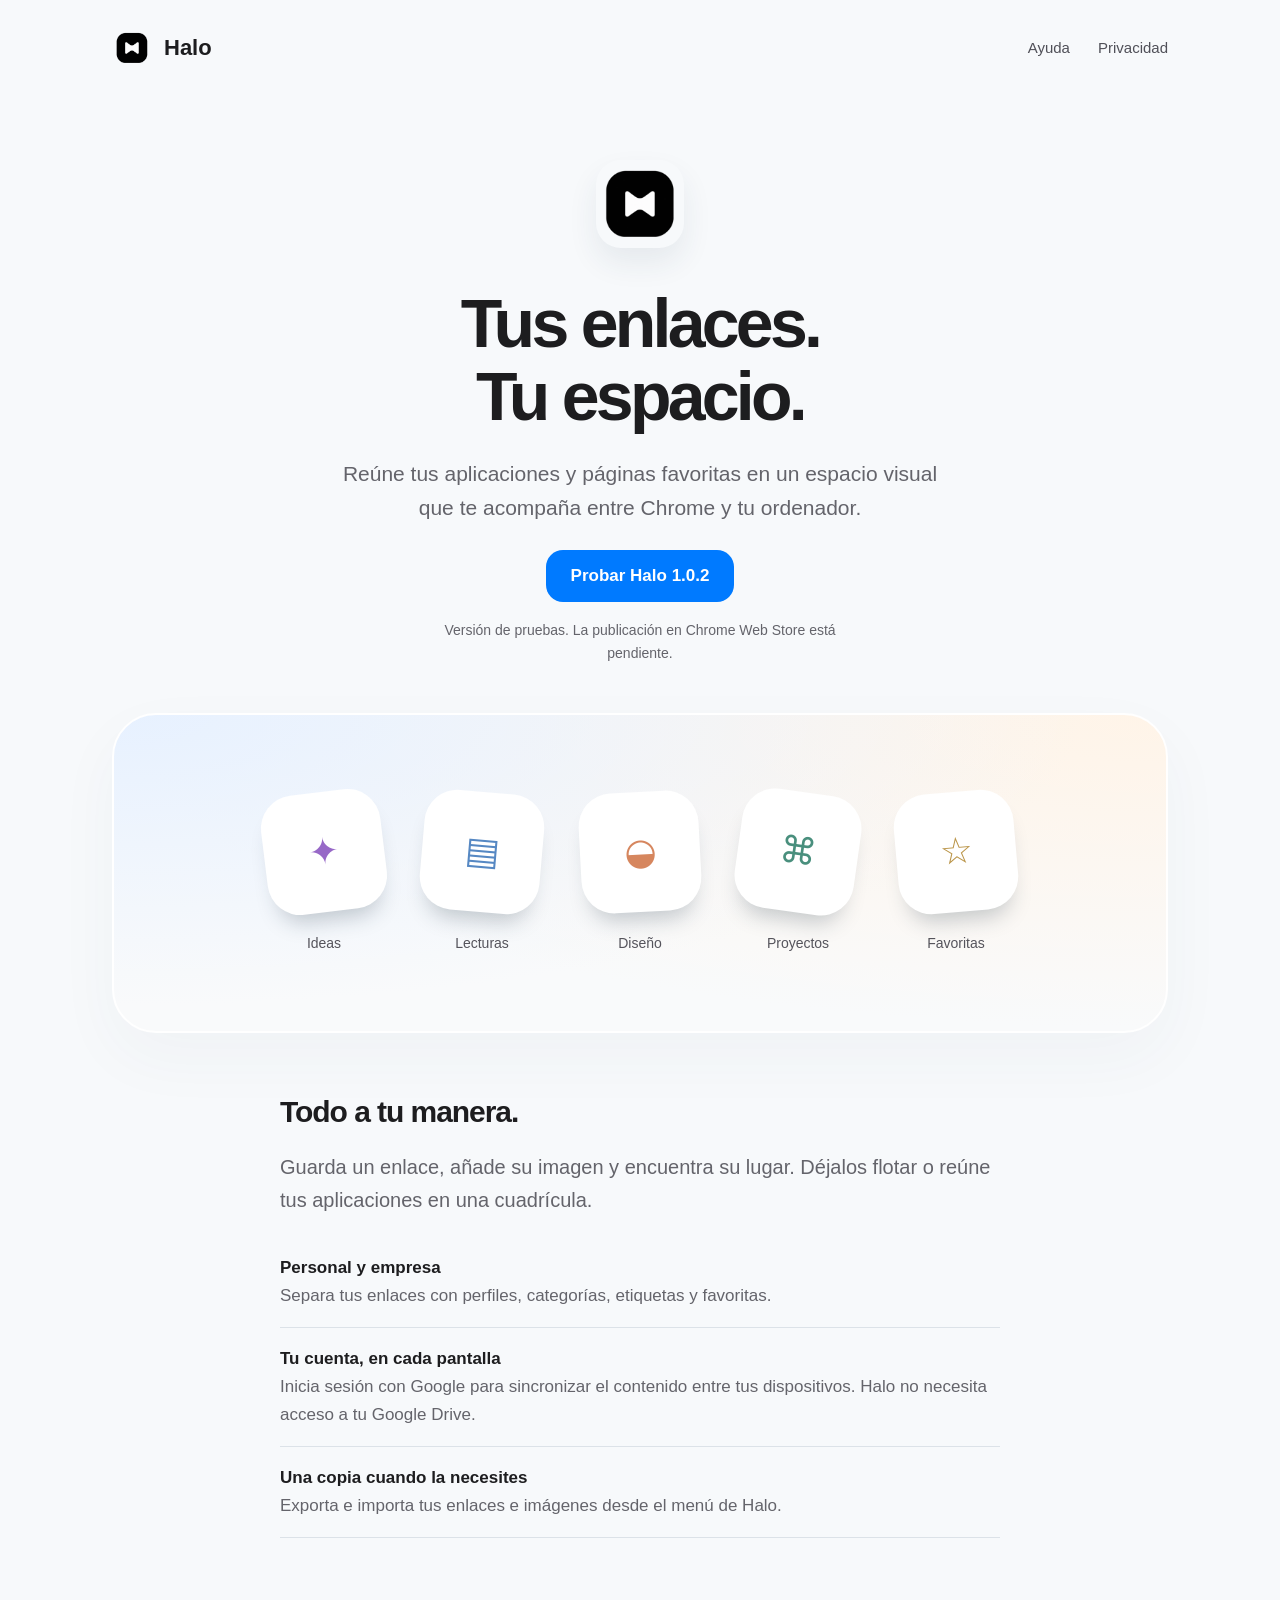
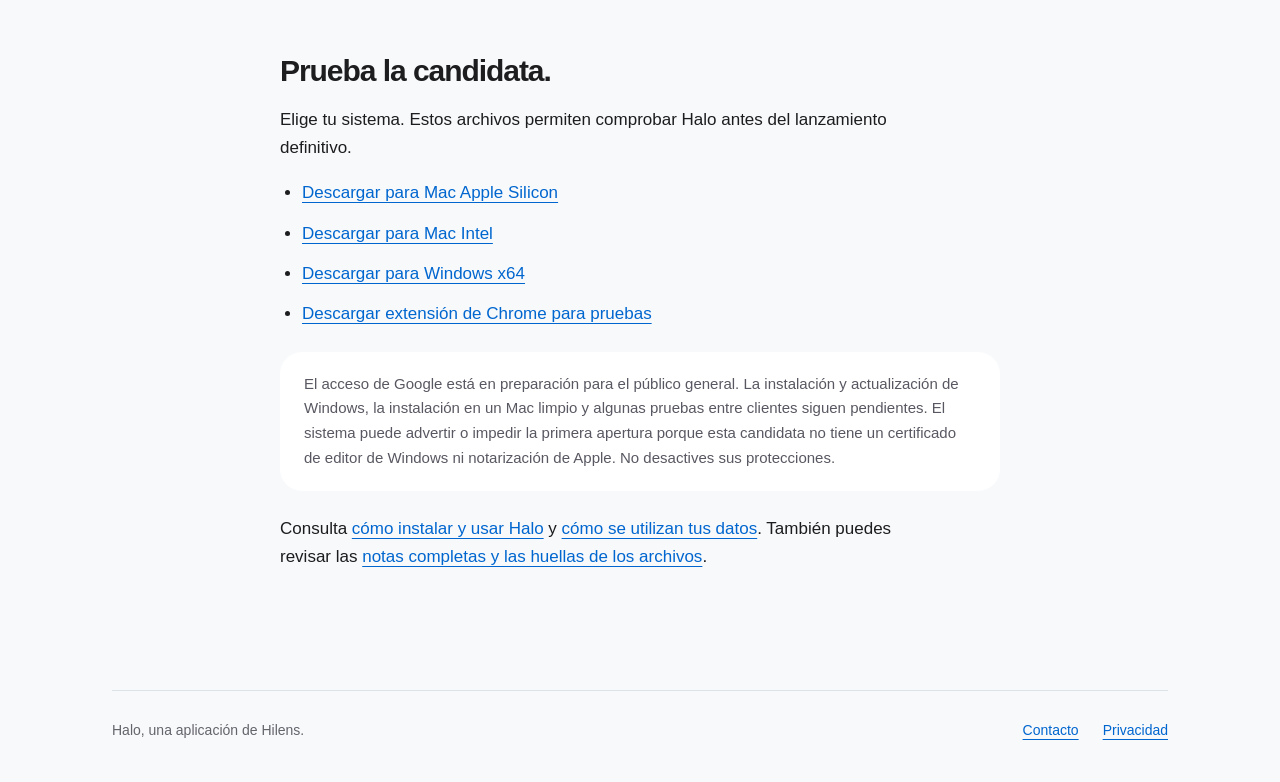
==== docs/index.html @ da5c2c4a "Add Halo public homepage, privacy and installation pages" ====
<!doctype html>
<html lang="es"><head><meta charset="utf-8"><meta name="viewport" content="width=device-width,initial-scale=1"><title>Halo — tus enlaces, tu espacio</title><meta name="description" content="Organiza tus enlaces y aplicaciones con Halo para Chrome, Mac y Windows. Descargas de prueba, ayuda y privacidad."><link rel="icon" href="[data-uri]"><link rel="stylesheet" href="style.css"></head><body><header><a class="brand" href="./"><img src="[data-uri]" alt="">Halo</a><nav aria-label="Principal"><a href="help.html">Ayuda</a><a href="privacy.html">Privacidad</a></nav></header><main><section class="hero"><img src="[data-uri]" alt="Logotipo de Halo"><h1>Tus enlaces.<br>Tu espacio.</h1><p>Reúne tus aplicaciones y páginas favoritas en un espacio visual que te acompaña entre Chrome y tu ordenador.</p><a class="button" href="#descargas">Probar Halo 1.0.2</a><p class="note">Versión de pruebas. La publicación en Chrome Web Store está pendiente.</p></section><div class="workspace" role="img" aria-label="Ejemplo ilustrativo: accesos flotantes a ideas, lecturas, diseño, proyectos y favoritas"><div class="tile" style="--n:0;--c:#9768c7;--r:-7deg"><span aria-hidden="true">✦</span><small>Ideas</small></div><div class="tile" style="--n:1;--c:#5688c3;--r:5deg"><span aria-hidden="true">▤</span><small>Lecturas</small></div><div class="tile" style="--n:2;--c:#d6865e;--r:-3deg"><span aria-hidden="true">◒</span><small>Diseño</small></div><div class="tile" style="--n:3;--c:#498f7d;--r:8deg"><span aria-hidden="true">⌘</span><small>Proyectos</small></div><div class="tile" style="--n:4;--c:#ba9447;--r:-5deg"><span aria-hidden="true">☆</span><small>Favoritas</small></div></div><section class="intro"><h2>Todo a tu manera.</h2><p>Guarda un enlace, añade su imagen y encuentra su lugar. Déjalos flotar o reúne tus aplicaciones en una cuadrícula.</p><ul class="features"><li><strong>Personal y empresa</strong><span>Separa tus enlaces con perfiles, categorías, etiquetas y favoritas.</span></li><li><strong>Tu cuenta, en cada pantalla</strong><span>Inicia sesión con Google para sincronizar el contenido entre tus dispositivos. Halo no necesita acceso a tu Google Drive.</span></li><li><strong>Una copia cuando la necesites</strong><span>Exporta e importa tus enlaces e imágenes desde el menú de Halo.</span></li></ul></section><section class="downloads" id="descargas"><h2>Prueba la candidata.</h2><p>Elige tu sistema. Estos archivos permiten comprobar Halo antes del lanzamiento definitivo.</p><ul><li><a href="https://github.com/hilenscom/Halo-Releases/releases/download/v1.0.2/Halo-Mac-arm64.zip">Descargar para Mac Apple Silicon</a></li><li><a href="https://github.com/hilenscom/Halo-Releases/releases/download/v1.0.2/Halo-Mac-x64.zip">Descargar para Mac Intel</a></li><li><a href="https://github.com/hilenscom/Halo-Releases/releases/download/v1.0.2/Halo-Windows-x64.zip">Descargar para Windows x64</a></li><li><a href="https://github.com/hilenscom/Halo-Releases/releases/download/v1.0.2/Halo-Chrome-1.0.2.zip">Descargar extensión de Chrome para pruebas</a></li></ul><aside>El acceso de Google está en preparación para el público general. La instalación y actualización de Windows, la instalación en un Mac limpio y algunas pruebas entre clientes siguen pendientes. El sistema puede advertir o impedir la primera apertura porque esta candidata no tiene un certificado de editor de Windows ni notarización de Apple. No desactives sus protecciones.</aside><p>Consulta <a href="help.html">cómo instalar y usar Halo</a> y <a href="privacy.html">cómo se utilizan tus datos</a>. También puedes revisar las <a href="https://github.com/hilenscom/Halo-Releases/releases/tag/v1.0.2">notas completas y las huellas de los archivos</a>.</p></section></main><footer><span>Halo, una aplicación de Hilens.</span><div><a href="mailto:hilensmedia@gmail.com">Contacto</a><a href="privacy.html">Privacidad</a></div></footer></body></html>
---- docs/style.css ----
*{box-sizing:border-box}html{scroll-behavior:smooth}body{margin:0;color:#1d1d1f;background:#f7f9fb;font-family:-apple-system,BlinkMacSystemFont,"Segoe UI",sans-serif;font-size:17px;line-height:1.65}a{color:#0066cf;text-underline-offset:4px}a:focus-visible{outline:3px solid #007aff;outline-offset:6px;border-radius:6px}header{max-width:1120px;margin:auto;padding:28px 32px;display:flex;align-items:center;justify-content:space-between;gap:24px}header a{text-decoration:none;color:inherit}header .brand{display:flex;align-items:center;gap:12px;font-weight:600;font-size:22px}header img{width:40px;height:40px;border-radius:12px}nav{display:flex;gap:28px;font-size:15px;color:#505058}main{max-width:1120px;margin:auto;padding:32px}.hero{text-align:center;max-width:780px;margin:32px auto 0}.hero>img{width:88px;height:88px;border-radius:25px;box-shadow:0 15px 30px #253e5915}h1{font-size:clamp(40px,6vw,68px);line-height:1.07;letter-spacing:-.055em;font-weight:650;margin:30px 0 24px}h2{font-size:30px;letter-spacing:-.035em;line-height:1.25;margin:48px 0 16px}p{max-width:68ch} .hero p{margin:0 auto 24px;color:#64646b;font-size:21px;max-width:53ch}.button{display:inline-block;padding:12px 25px;border-radius:17px;background:#007aff;color:white;text-decoration:none;font-weight:600}.button:hover{background:#006be1}.note{font-size:14px!important;color:#64646b!important;margin-top:17px!important}.workspace{margin:48px auto 60px;min-height:320px;padding:42px;border-radius:44px;position:relative;display:flex;align-items:center;justify-content:center;gap:38px;flex-wrap:wrap;background:radial-gradient(ellipse at 0 0,#e7f1ff,transparent 65%),radial-gradient(ellipse at 100% 0,#fff4e8,transparent 70%),#f9fafb;border:2px solid white;box-shadow:0 24px 65px #314d6a0a}.tile{width:120px;text-align:center;animation:float 12s ease-in-out infinite;animation-delay:calc(var(--n)*-2s)}.tile span{display:grid;place-items:center;aspect-ratio:1;border-radius:33px;background:white;box-shadow:0 17px 21px -10px #20344440;font-size:37px;color:var(--c);transform:rotate(var(--r))}.tile small{display:block;margin-top:20px;color:#55545c;font-size:14px}.intro{max-width:720px;margin:0 auto 60px}.intro>p{font-size:20px;color:#64646b}.features{padding:0;list-style:none}.features li{padding:17px 0;border-bottom:1px solid #dce2e8}.features strong{display:block;font-weight:600}.features span{color:#64646b}.downloads{max-width:720px;margin:0 auto;padding-top:6px}.downloads ul{padding-left:22px}.downloads li{margin:12px 0}.downloads aside{padding:20px 24px;background:white;border-radius:22px;font-size:15px;color:#585862;margin:24px 0}.prose{max-width:780px;margin:10px auto 60px}.prose h1{font-size:46px;letter-spacing:-.04em}.prose h2{font-size:25px}.prose li{margin:10px 0}.prose p{color:#45454d}footer{border-top:1px solid #dce2e8;max-width:1056px;margin:70px auto 0;padding:28px 0 40px;display:flex;justify-content:space-between;gap:20px;font-size:14px;color:#64646b}footer div{display:flex;gap:24px}@keyframes float{0%,100%{transform:translateY(0)}50%{transform:translateY(-13px)}}@media(prefers-reduced-motion:reduce){html{scroll-behavior:auto}.tile{animation:none}}@media(max-width:600px){header{padding:22px}nav{gap:18px}main{padding:20px}.hero{margin-top:18px}.hero p{font-size:19px}.workspace{gap:25px;padding:34px 20px;border-radius:30px;margin:35px 0}.tile{width:80px}.tile span{border-radius:23px;font-size:28px}.tile small{margin-top:13px}.intro>p{font-size:18px}.prose h1{font-size:36px}footer{margin:50px 22px 0;flex-direction:column}}
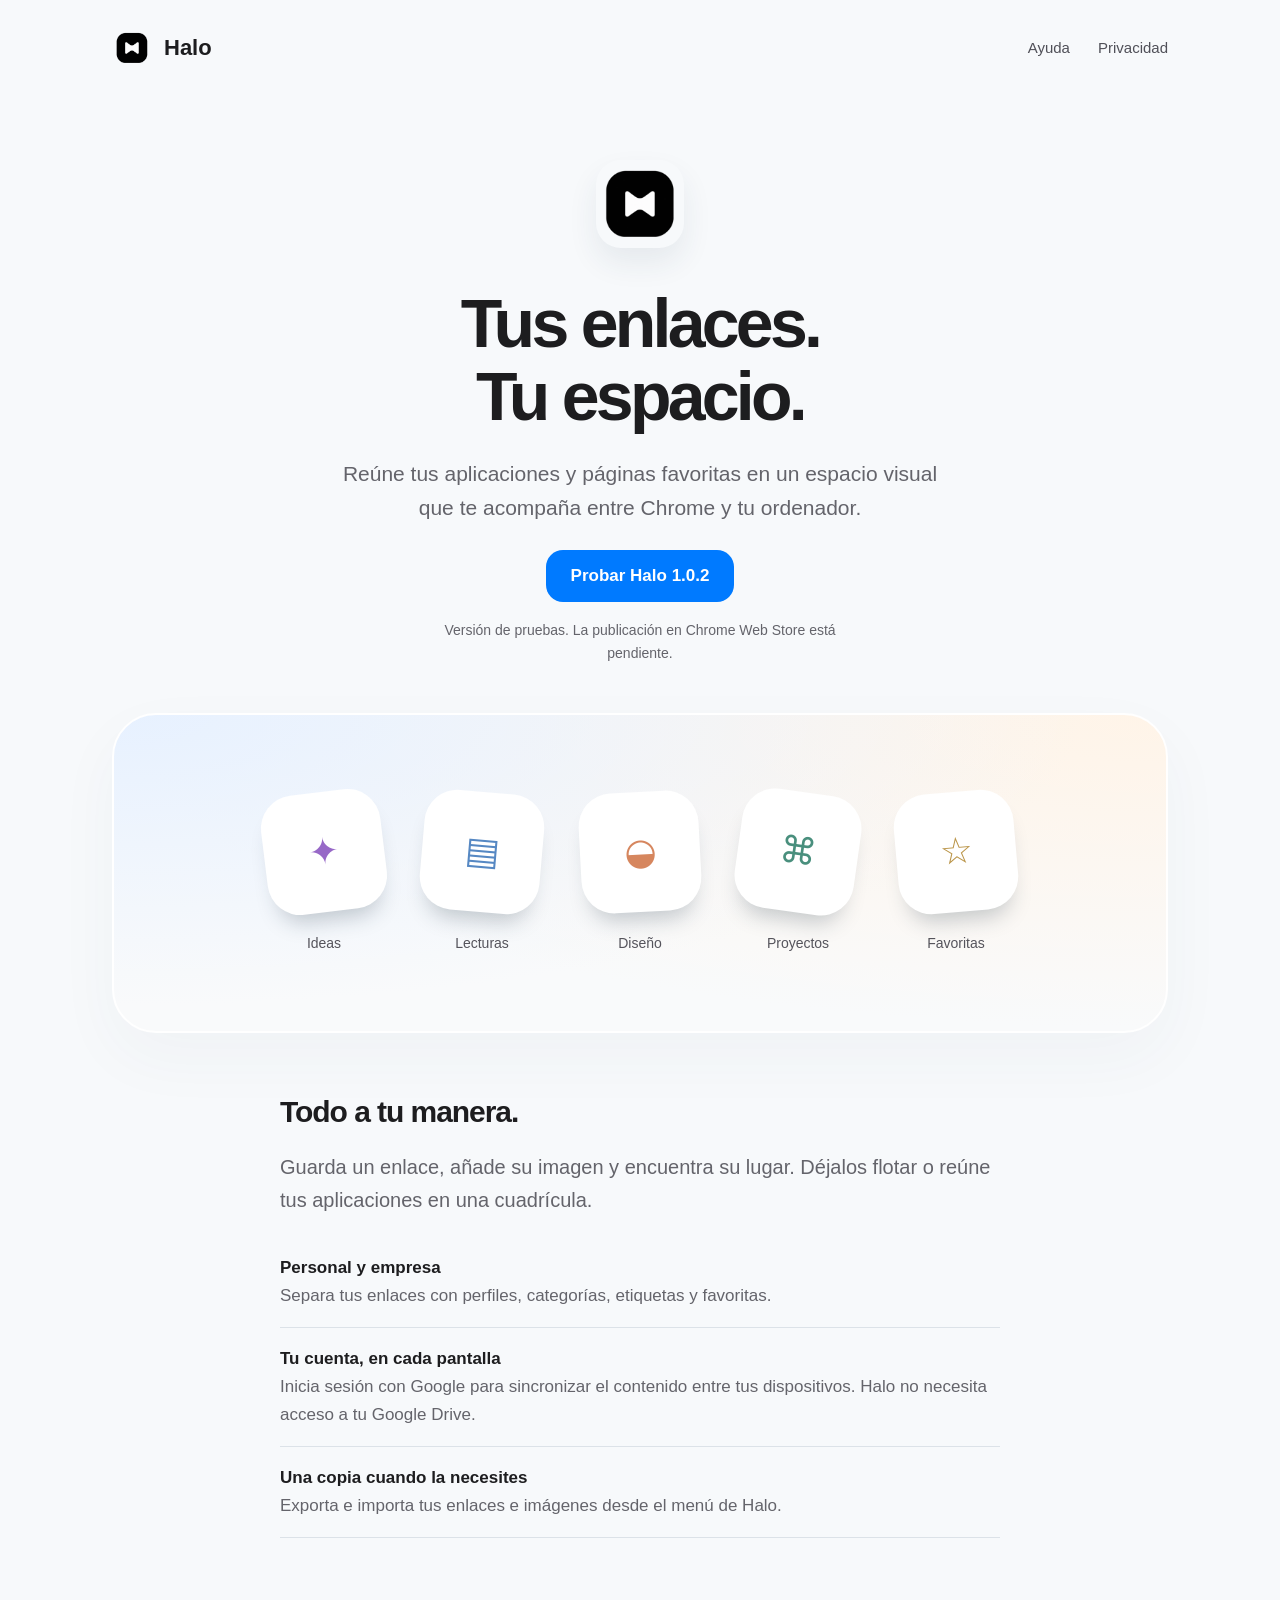
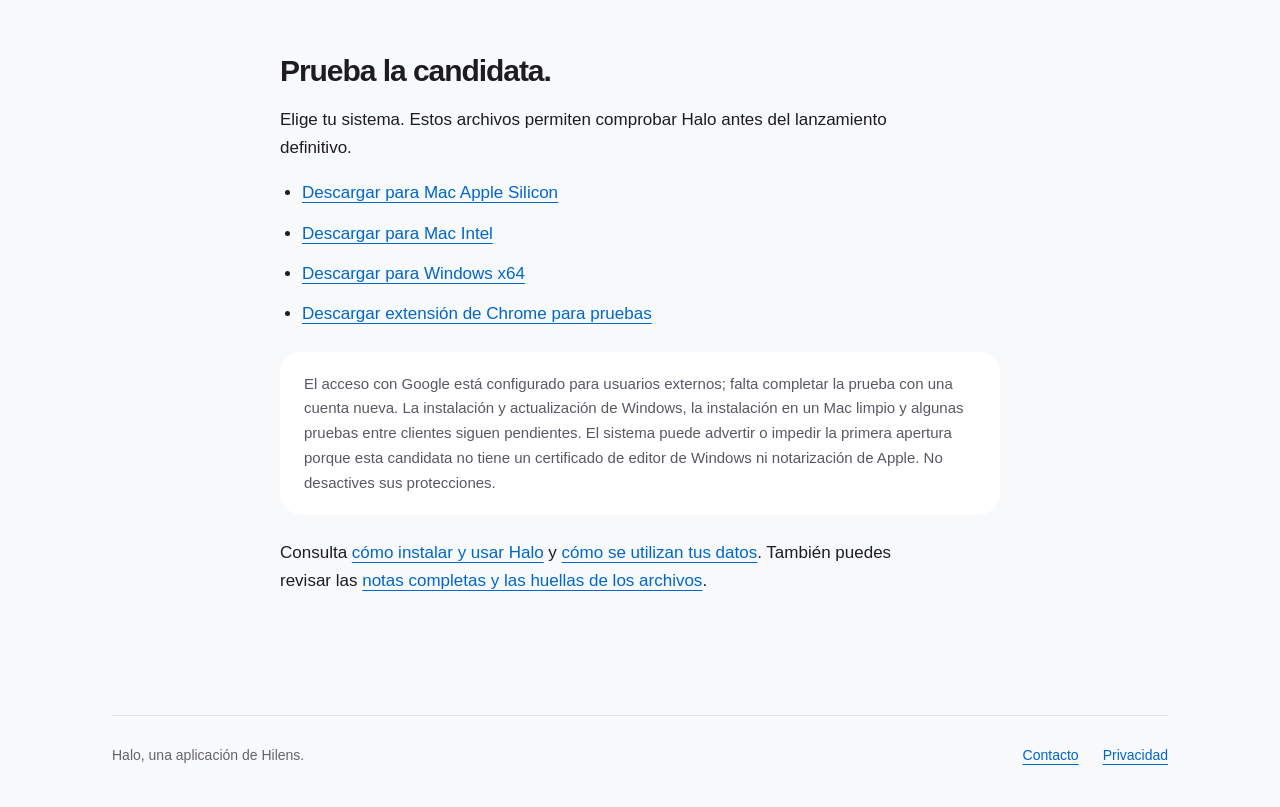
==== commit ce2654ac: "Clarify Google production status and remaining account validation" ====
--- a/docs/index.html
+++ b/docs/index.html
@@ -1,2 +1,2 @@
 <!doctype html>
-<html lang="es"><head><meta charset="utf-8"><meta name="viewport" content="width=device-width,initial-scale=1"><title>Halo — tus enlaces, tu espacio</title><meta name="description" content="Organiza tus enlaces y aplicaciones con Halo para Chrome, Mac y Windows. Descargas de prueba, ayuda y privacidad."><link rel="icon" href="[data-uri]"><link rel="stylesheet" href="style.css"></head><body><header><a class="brand" href="./"><img src="[data-uri]" alt="">Halo</a><nav aria-label="Principal"><a href="help.html">Ayuda</a><a href="privacy.html">Privacidad</a></nav></header><main><section class="hero"><img src="[data-uri]" alt="Logotipo de Halo"><h1>Tus enlaces.<br>Tu espacio.</h1><p>Reúne tus aplicaciones y páginas favoritas en un espacio visual que te acompaña entre Chrome y tu ordenador.</p><a class="button" href="#descargas">Probar Halo 1.0.2</a><p class="note">Versión de pruebas. La publicación en Chrome Web Store está pendiente.</p></section><div class="workspace" role="img" aria-label="Ejemplo ilustrativo: accesos flotantes a ideas, lecturas, diseño, proyectos y favoritas"><div class="tile" style="--n:0;--c:#9768c7;--r:-7deg"><span aria-hidden="true">✦</span><small>Ideas</small></div><div class="tile" style="--n:1;--c:#5688c3;--r:5deg"><span aria-hidden="true">▤</span><small>Lecturas</small></div><div class="tile" style="--n:2;--c:#d6865e;--r:-3deg"><span aria-hidden="true">◒</span><small>Diseño</small></div><div class="tile" style="--n:3;--c:#498f7d;--r:8deg"><span aria-hidden="true">⌘</span><small>Proyectos</small></div><div class="tile" style="--n:4;--c:#ba9447;--r:-5deg"><span aria-hidden="true">☆</span><small>Favoritas</small></div></div><section class="intro"><h2>Todo a tu manera.</h2><p>Guarda un enlace, añade su imagen y encuentra su lugar. Déjalos flotar o reúne tus aplicaciones en una cuadrícula.</p><ul class="features"><li><strong>Personal y empresa</strong><span>Separa tus enlaces con perfiles, categorías, etiquetas y favoritas.</span></li><li><strong>Tu cuenta, en cada pantalla</strong><span>Inicia sesión con Google para sincronizar el contenido entre tus dispositivos. Halo no necesita acceso a tu Google Drive.</span></li><li><strong>Una copia cuando la necesites</strong><span>Exporta e importa tus enlaces e imágenes desde el menú de Halo.</span></li></ul></section><section class="downloads" id="descargas"><h2>Prueba la candidata.</h2><p>Elige tu sistema. Estos archivos permiten comprobar Halo antes del lanzamiento definitivo.</p><ul><li><a href="https://github.com/hilenscom/Halo-Releases/releases/download/v1.0.2/Halo-Mac-arm64.zip">Descargar para Mac Apple Silicon</a></li><li><a href="https://github.com/hilenscom/Halo-Releases/releases/download/v1.0.2/Halo-Mac-x64.zip">Descargar para Mac Intel</a></li><li><a href="https://github.com/hilenscom/Halo-Releases/releases/download/v1.0.2/Halo-Windows-x64.zip">Descargar para Windows x64</a></li><li><a href="https://github.com/hilenscom/Halo-Releases/releases/download/v1.0.2/Halo-Chrome-1.0.2.zip">Descargar extensión de Chrome para pruebas</a></li></ul><aside>El acceso de Google está en preparación para el público general. La instalación y actualización de Windows, la instalación en un Mac limpio y algunas pruebas entre clientes siguen pendientes. El sistema puede advertir o impedir la primera apertura porque esta candidata no tiene un certificado de editor de Windows ni notarización de Apple. No desactives sus protecciones.</aside><p>Consulta <a href="help.html">cómo instalar y usar Halo</a> y <a href="privacy.html">cómo se utilizan tus datos</a>. También puedes revisar las <a href="https://github.com/hilenscom/Halo-Releases/releases/tag/v1.0.2">notas completas y las huellas de los archivos</a>.</p></section></main><footer><span>Halo, una aplicación de Hilens.</span><div><a href="mailto:hilensmedia@gmail.com">Contacto</a><a href="privacy.html">Privacidad</a></div></footer></body></html>
+<html lang="es"><head><meta charset="utf-8"><meta name="viewport" content="width=device-width,initial-scale=1"><title>Halo — tus enlaces, tu espacio</title><meta name="description" content="Organiza tus enlaces y aplicaciones con Halo para Chrome, Mac y Windows. Descargas de prueba, ayuda y privacidad."><link rel="icon" href="[data-uri]"><link rel="stylesheet" href="style.css"></head><body><header><a class="brand" href="./"><img src="[data-uri]" alt="">Halo</a><nav aria-label="Principal"><a href="help.html">Ayuda</a><a href="privacy.html">Privacidad</a></nav></header><main><section class="hero"><img src="[data-uri]" alt="Logotipo de Halo"><h1>Tus enlaces.<br>Tu espacio.</h1><p>Reúne tus aplicaciones y páginas favoritas en un espacio visual que te acompaña entre Chrome y tu ordenador.</p><a class="button" href="#descargas">Probar Halo 1.0.2</a><p class="note">Versión de pruebas. La publicación en Chrome Web Store está pendiente.</p></section><div class="workspace" role="img" aria-label="Ejemplo ilustrativo: accesos flotantes a ideas, lecturas, diseño, proyectos y favoritas"><div class="tile" style="--n:0;--c:#9768c7;--r:-7deg"><span aria-hidden="true">✦</span><small>Ideas</small></div><div class="tile" style="--n:1;--c:#5688c3;--r:5deg"><span aria-hidden="true">▤</span><small>Lecturas</small></div><div class="tile" style="--n:2;--c:#d6865e;--r:-3deg"><span aria-hidden="true">◒</span><small>Diseño</small></div><div class="tile" style="--n:3;--c:#498f7d;--r:8deg"><span aria-hidden="true">⌘</span><small>Proyectos</small></div><div class="tile" style="--n:4;--c:#ba9447;--r:-5deg"><span aria-hidden="true">☆</span><small>Favoritas</small></div></div><section class="intro"><h2>Todo a tu manera.</h2><p>Guarda un enlace, añade su imagen y encuentra su lugar. Déjalos flotar o reúne tus aplicaciones en una cuadrícula.</p><ul class="features"><li><strong>Personal y empresa</strong><span>Separa tus enlaces con perfiles, categorías, etiquetas y favoritas.</span></li><li><strong>Tu cuenta, en cada pantalla</strong><span>Inicia sesión con Google para sincronizar el contenido entre tus dispositivos. Halo no necesita acceso a tu Google Drive.</span></li><li><strong>Una copia cuando la necesites</strong><span>Exporta e importa tus enlaces e imágenes desde el menú de Halo.</span></li></ul></section><section class="downloads" id="descargas"><h2>Prueba la candidata.</h2><p>Elige tu sistema. Estos archivos permiten comprobar Halo antes del lanzamiento definitivo.</p><ul><li><a href="https://github.com/hilenscom/Halo-Releases/releases/download/v1.0.2/Halo-Mac-arm64.zip">Descargar para Mac Apple Silicon</a></li><li><a href="https://github.com/hilenscom/Halo-Releases/releases/download/v1.0.2/Halo-Mac-x64.zip">Descargar para Mac Intel</a></li><li><a href="https://github.com/hilenscom/Halo-Releases/releases/download/v1.0.2/Halo-Windows-x64.zip">Descargar para Windows x64</a></li><li><a href="https://github.com/hilenscom/Halo-Releases/releases/download/v1.0.2/Halo-Chrome-1.0.2.zip">Descargar extensión de Chrome para pruebas</a></li></ul><aside>El acceso con Google está configurado para usuarios externos; falta completar la prueba con una cuenta nueva. La instalación y actualización de Windows, la instalación en un Mac limpio y algunas pruebas entre clientes siguen pendientes. El sistema puede advertir o impedir la primera apertura porque esta candidata no tiene un certificado de editor de Windows ni notarización de Apple. No desactives sus protecciones.</aside><p>Consulta <a href="help.html">cómo instalar y usar Halo</a> y <a href="privacy.html">cómo se utilizan tus datos</a>. También puedes revisar las <a href="https://github.com/hilenscom/Halo-Releases/releases/tag/v1.0.2">notas completas y las huellas de los archivos</a>.</p></section></main><footer><span>Halo, una aplicación de Hilens.</span><div><a href="mailto:hilensmedia@gmail.com">Contacto</a><a href="privacy.html">Privacidad</a></div></footer></body></html>
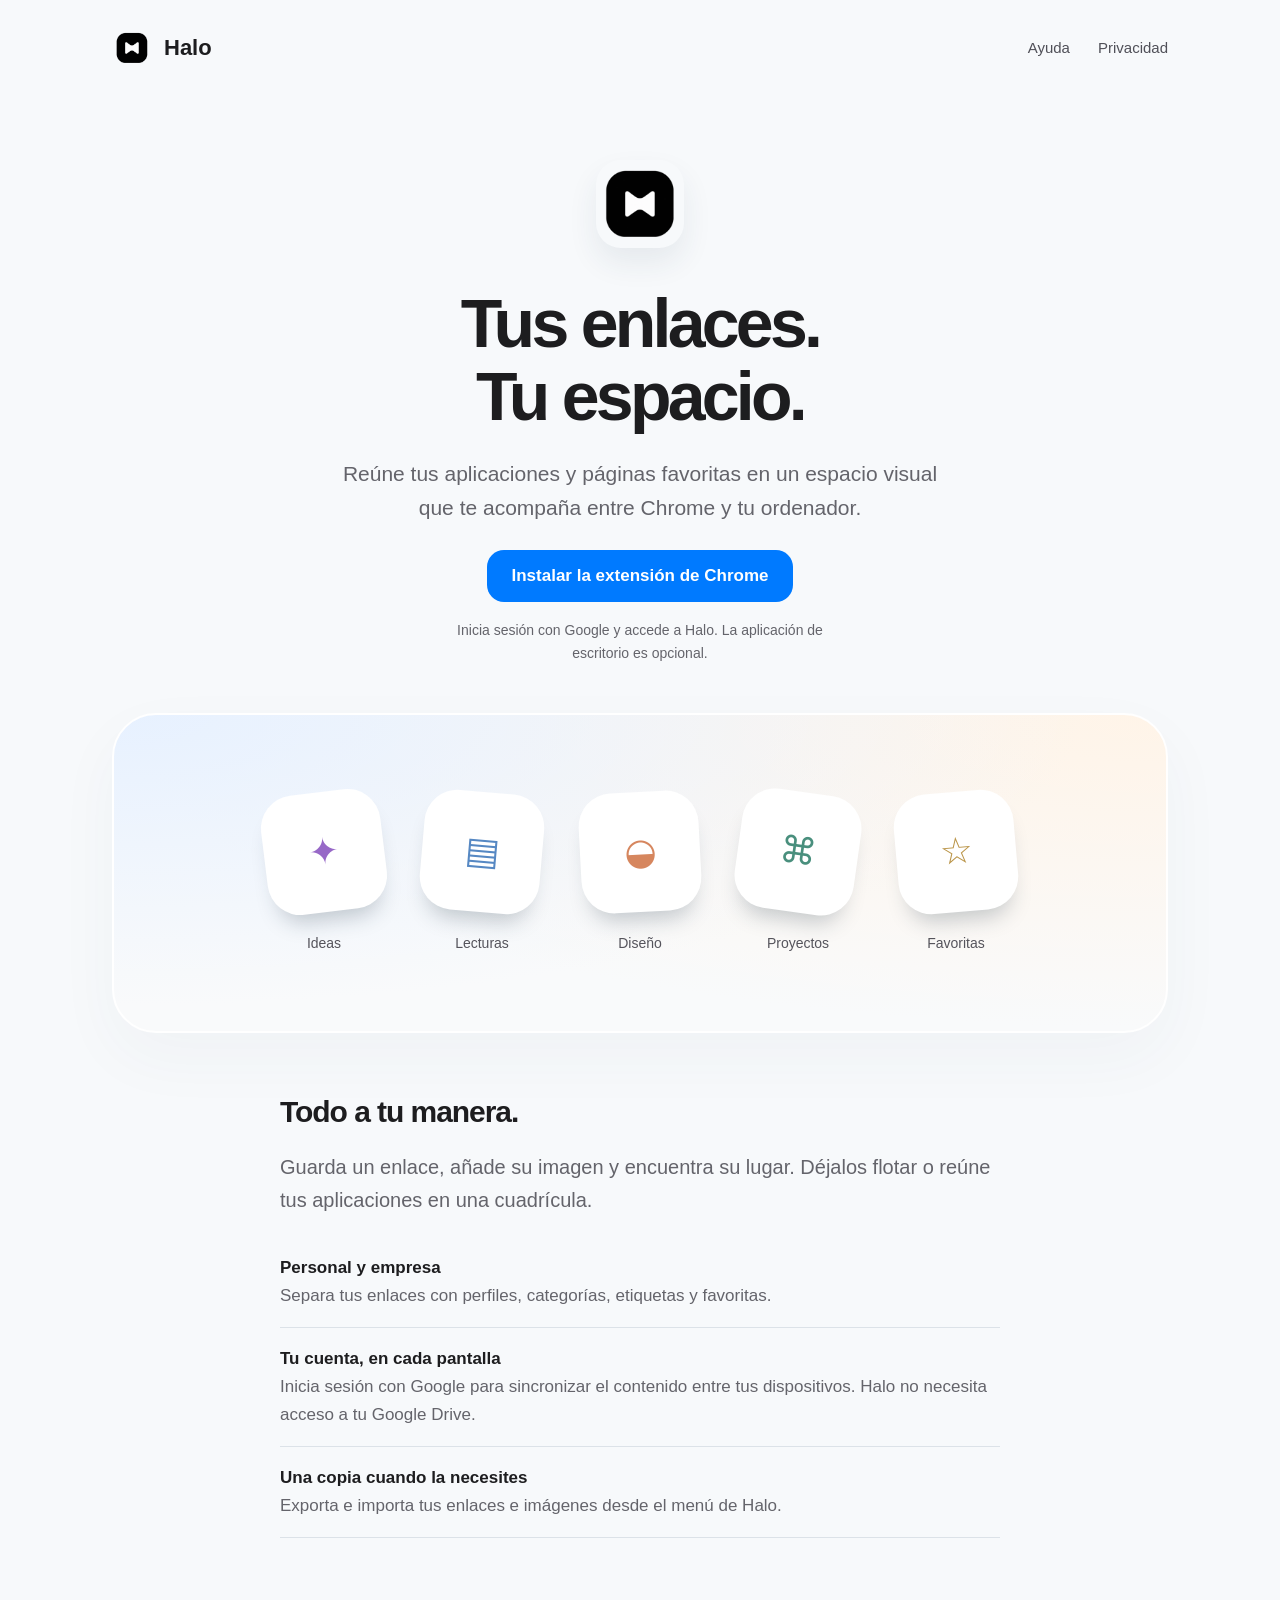
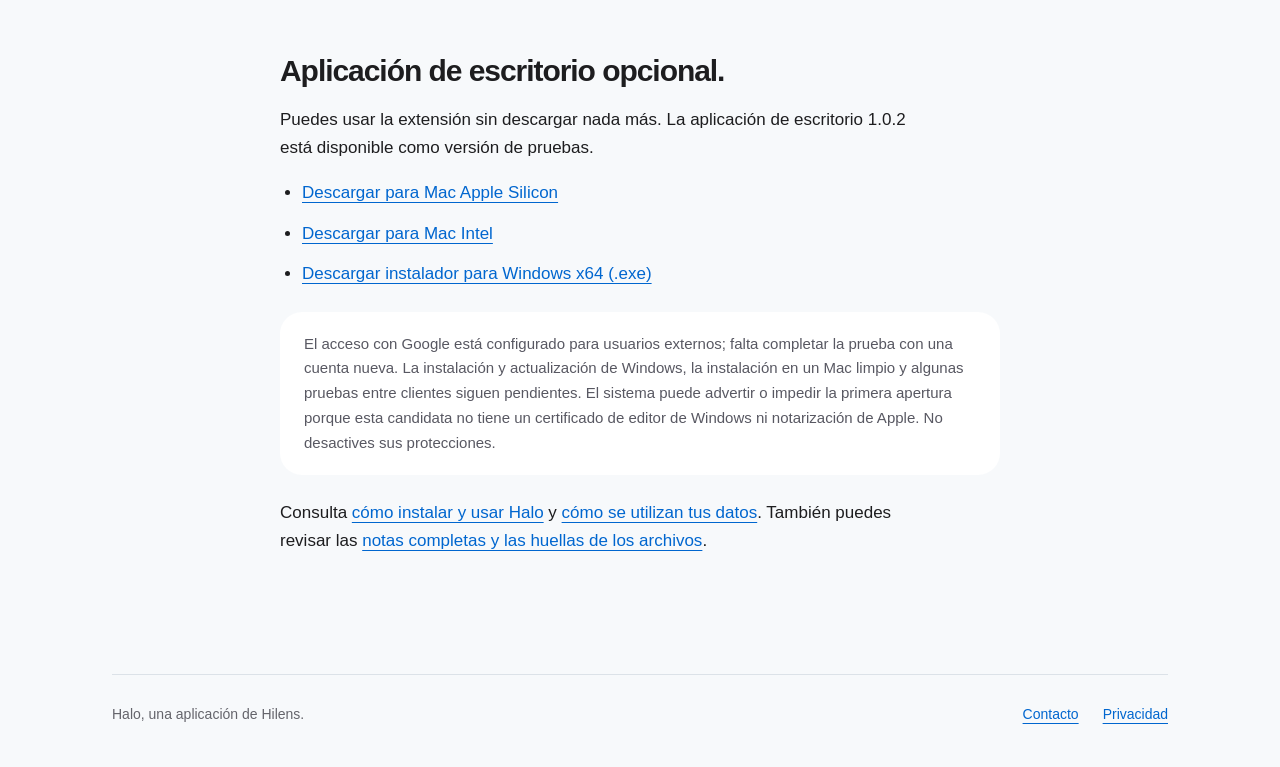
==== commit add5fe9c: "Fix Halo onboarding guidance and optional desktop downloads Make Chrome Web Store the primary entry," ====
--- a/docs/index.html
+++ b/docs/index.html
@@ -1,2 +1,2 @@
 <!doctype html>
-<html lang="es"><head><meta charset="utf-8"><meta name="viewport" content="width=device-width,initial-scale=1"><title>Halo — tus enlaces, tu espacio</title><meta name="description" content="Organiza tus enlaces y aplicaciones con Halo para Chrome, Mac y Windows. Descargas de prueba, ayuda y privacidad."><link rel="icon" href="[data-uri]"><link rel="stylesheet" href="style.css"></head><body><header><a class="brand" href="./"><img src="[data-uri]" alt="">Halo</a><nav aria-label="Principal"><a href="help.html">Ayuda</a><a href="privacy.html">Privacidad</a></nav></header><main><section class="hero"><img src="[data-uri]" alt="Logotipo de Halo"><h1>Tus enlaces.<br>Tu espacio.</h1><p>Reúne tus aplicaciones y páginas favoritas en un espacio visual que te acompaña entre Chrome y tu ordenador.</p><a class="button" href="#descargas">Probar Halo 1.0.2</a><p class="note">Versión de pruebas. La publicación en Chrome Web Store está pendiente.</p></section><div class="workspace" role="img" aria-label="Ejemplo ilustrativo: accesos flotantes a ideas, lecturas, diseño, proyectos y favoritas"><div class="tile" style="--n:0;--c:#9768c7;--r:-7deg"><span aria-hidden="true">✦</span><small>Ideas</small></div><div class="tile" style="--n:1;--c:#5688c3;--r:5deg"><span aria-hidden="true">▤</span><small>Lecturas</small></div><div class="tile" style="--n:2;--c:#d6865e;--r:-3deg"><span aria-hidden="true">◒</span><small>Diseño</small></div><div class="tile" style="--n:3;--c:#498f7d;--r:8deg"><span aria-hidden="true">⌘</span><small>Proyectos</small></div><div class="tile" style="--n:4;--c:#ba9447;--r:-5deg"><span aria-hidden="true">☆</span><small>Favoritas</small></div></div><section class="intro"><h2>Todo a tu manera.</h2><p>Guarda un enlace, añade su imagen y encuentra su lugar. Déjalos flotar o reúne tus aplicaciones en una cuadrícula.</p><ul class="features"><li><strong>Personal y empresa</strong><span>Separa tus enlaces con perfiles, categorías, etiquetas y favoritas.</span></li><li><strong>Tu cuenta, en cada pantalla</strong><span>Inicia sesión con Google para sincronizar el contenido entre tus dispositivos. Halo no necesita acceso a tu Google Drive.</span></li><li><strong>Una copia cuando la necesites</strong><span>Exporta e importa tus enlaces e imágenes desde el menú de Halo.</span></li></ul></section><section class="downloads" id="descargas"><h2>Prueba la candidata.</h2><p>Elige tu sistema. Estos archivos permiten comprobar Halo antes del lanzamiento definitivo.</p><ul><li><a href="https://github.com/hilenscom/Halo-Releases/releases/download/v1.0.2/Halo-Mac-arm64.zip">Descargar para Mac Apple Silicon</a></li><li><a href="https://github.com/hilenscom/Halo-Releases/releases/download/v1.0.2/Halo-Mac-x64.zip">Descargar para Mac Intel</a></li><li><a href="https://github.com/hilenscom/Halo-Releases/releases/download/v1.0.2/Halo-Windows-x64.zip">Descargar para Windows x64</a></li><li><a href="https://github.com/hilenscom/Halo-Releases/releases/download/v1.0.2/Halo-Chrome-1.0.2.zip">Descargar extensión de Chrome para pruebas</a></li></ul><aside>El acceso con Google está configurado para usuarios externos; falta completar la prueba con una cuenta nueva. La instalación y actualización de Windows, la instalación en un Mac limpio y algunas pruebas entre clientes siguen pendientes. El sistema puede advertir o impedir la primera apertura porque esta candidata no tiene un certificado de editor de Windows ni notarización de Apple. No desactives sus protecciones.</aside><p>Consulta <a href="help.html">cómo instalar y usar Halo</a> y <a href="privacy.html">cómo se utilizan tus datos</a>. También puedes revisar las <a href="https://github.com/hilenscom/Halo-Releases/releases/tag/v1.0.2">notas completas y las huellas de los archivos</a>.</p></section></main><footer><span>Halo, una aplicación de Hilens.</span><div><a href="mailto:hilensmedia@gmail.com">Contacto</a><a href="privacy.html">Privacidad</a></div></footer></body></html>
+<html lang="es"><head><meta name="referrer" content="no-referrer"><script src="auth-return.js"></script><meta charset="utf-8"><meta name="viewport" content="width=device-width,initial-scale=1"><title>Halo — tus enlaces, tu espacio</title><meta name="description" content="Organiza tus enlaces y aplicaciones con Halo para Chrome, Mac y Windows. Descargas de prueba, ayuda y privacidad."><link rel="icon" href="[data-uri]"><link rel="stylesheet" href="style.css"></head><body><header><a class="brand" href="./"><img src="[data-uri]" alt="">Halo</a><nav aria-label="Principal"><a href="help.html">Ayuda</a><a href="privacy.html">Privacidad</a></nav></header><main><section class="hero"><img src="[data-uri]" alt="Logotipo de Halo"><h1>Tus enlaces.<br>Tu espacio.</h1><p>Reúne tus aplicaciones y páginas favoritas en un espacio visual que te acompaña entre Chrome y tu ordenador.</p><a class="button" href="https://chromewebstore.google.com/detail/cpfcomldghamahlijcabjcgnepohioef">Instalar la extensión de Chrome</a><p class="note">Inicia sesión con Google y accede a Halo. La aplicación de escritorio es opcional.</p></section><div class="workspace" role="img" aria-label="Ejemplo ilustrativo: accesos flotantes a ideas, lecturas, diseño, proyectos y favoritas"><div class="tile" style="--n:0;--c:#9768c7;--r:-7deg"><span aria-hidden="true">✦</span><small>Ideas</small></div><div class="tile" style="--n:1;--c:#5688c3;--r:5deg"><span aria-hidden="true">▤</span><small>Lecturas</small></div><div class="tile" style="--n:2;--c:#d6865e;--r:-3deg"><span aria-hidden="true">◒</span><small>Diseño</small></div><div class="tile" style="--n:3;--c:#498f7d;--r:8deg"><span aria-hidden="true">⌘</span><small>Proyectos</small></div><div class="tile" style="--n:4;--c:#ba9447;--r:-5deg"><span aria-hidden="true">☆</span><small>Favoritas</small></div></div><section class="intro"><h2>Todo a tu manera.</h2><p>Guarda un enlace, añade su imagen y encuentra su lugar. Déjalos flotar o reúne tus aplicaciones en una cuadrícula.</p><ul class="features"><li><strong>Personal y empresa</strong><span>Separa tus enlaces con perfiles, categorías, etiquetas y favoritas.</span></li><li><strong>Tu cuenta, en cada pantalla</strong><span>Inicia sesión con Google para sincronizar el contenido entre tus dispositivos. Halo no necesita acceso a tu Google Drive.</span></li><li><strong>Una copia cuando la necesites</strong><span>Exporta e importa tus enlaces e imágenes desde el menú de Halo.</span></li></ul></section><section class="downloads" id="descargas"><h2>Aplicación de escritorio opcional.</h2><p>Puedes usar la extensión sin descargar nada más. La aplicación de escritorio 1.0.2 está disponible como versión de pruebas.</p><ul><li><a href="https://github.com/hilenscom/Halo-Releases/releases/download/v1.0.2/Halo-Mac-arm64.zip">Descargar para Mac Apple Silicon</a></li><li><a href="https://github.com/hilenscom/Halo-Releases/releases/download/v1.0.2/Halo-Mac-x64.zip">Descargar para Mac Intel</a></li><li><a href="https://github.com/hilenscom/Halo-Releases/releases/download/v1.0.2/Halo-1.0.2-win-x64.exe">Descargar instalador para Windows x64 (.exe)</a></li></ul><aside>El acceso con Google está configurado para usuarios externos; falta completar la prueba con una cuenta nueva. La instalación y actualización de Windows, la instalación en un Mac limpio y algunas pruebas entre clientes siguen pendientes. El sistema puede advertir o impedir la primera apertura porque esta candidata no tiene un certificado de editor de Windows ni notarización de Apple. No desactives sus protecciones.</aside><p>Consulta <a href="help.html">cómo instalar y usar Halo</a> y <a href="privacy.html">cómo se utilizan tus datos</a>. También puedes revisar las <a href="https://github.com/hilenscom/Halo-Releases/releases/tag/v1.0.2">notas completas y las huellas de los archivos</a>.</p></section></main><footer><span>Halo, una aplicación de Hilens.</span><div><a href="mailto:hilensmedia@gmail.com">Contacto</a><a href="privacy.html">Privacidad</a></div></footer></body></html>
